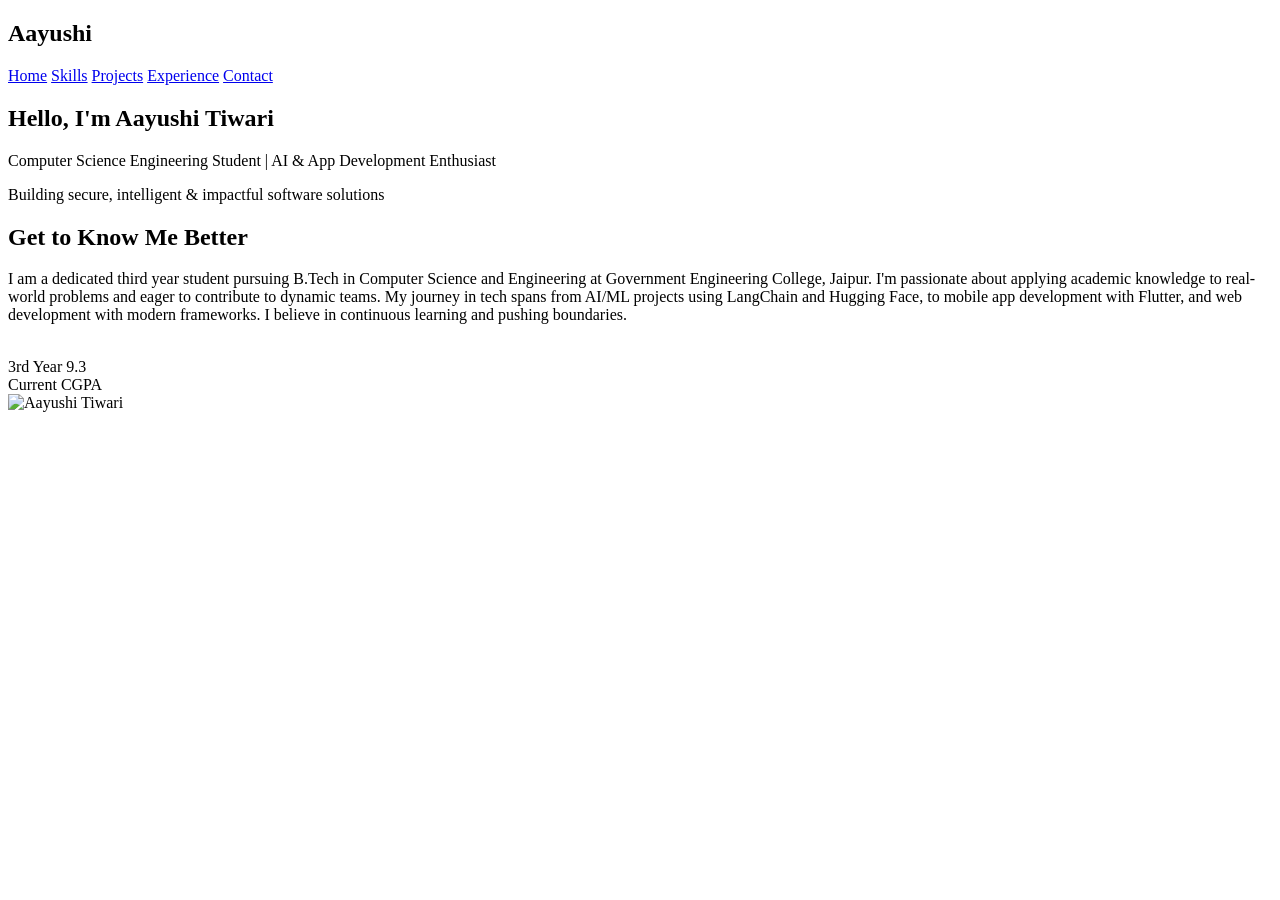
==== index.html @ 25c5109a "Initial portfolio website upload" ====
<!DOCTYPE html>
<html lang="en">
<head>
    <meta charset="UTF-8">
    <meta name="viewport" content="width=device-width, initial-scale=1.0">
    <title>Aayushi Tiwari | Portfolio</title>
    <link rel="stylesheet" href="css/style.css">
</head>
<body class="home-bg">

<header class="navbar">
    <h2 class="logo">Aayushi</h2>
    <nav>
        <a href="index.html">Home</a>
        <a href="skills.html">Skills</a>
        <a href="projects.html">Projects</a>
        <a href="experience.html">Experience</a>
        <a href="contact.html">Contact</a>
    </nav>
</header>

<section class="home">
    <h1>Hello, I'm <span>Aayushi Tiwari</span></h1>
    <p>Computer Science Engineering Student | AI & App Development Enthusiast</p>
    <p class="tagline">Building secure, intelligent & impactful software solutions</p>
    <div class="container-home">
        <div class="content">
            <h1>Get to Know Me Better</h1>
            <p>I am a dedicated third year student pursuing B.Tech in Computer Science and Engineering at Government Engineering College, Jaipur. I'm passionate about applying academic knowledge to real-world problems and eager to contribute to dynamic teams.
My journey in tech spans from AI/ML projects using LangChain and Hugging Face, to mobile app development with Flutter, and web development with modern frameworks. I believe in continuous learning and pushing boundaries. <br></p>
           <br>  <span> 3rd Year 9.3 <br> Current CGPA </span>
             
        </div>
    <div class="img-box">
    <img src="css/assets/photp.jpeg" alt="Aayushi Tiwari">
</div>
    </div>

</section>
 
</body>
</html>
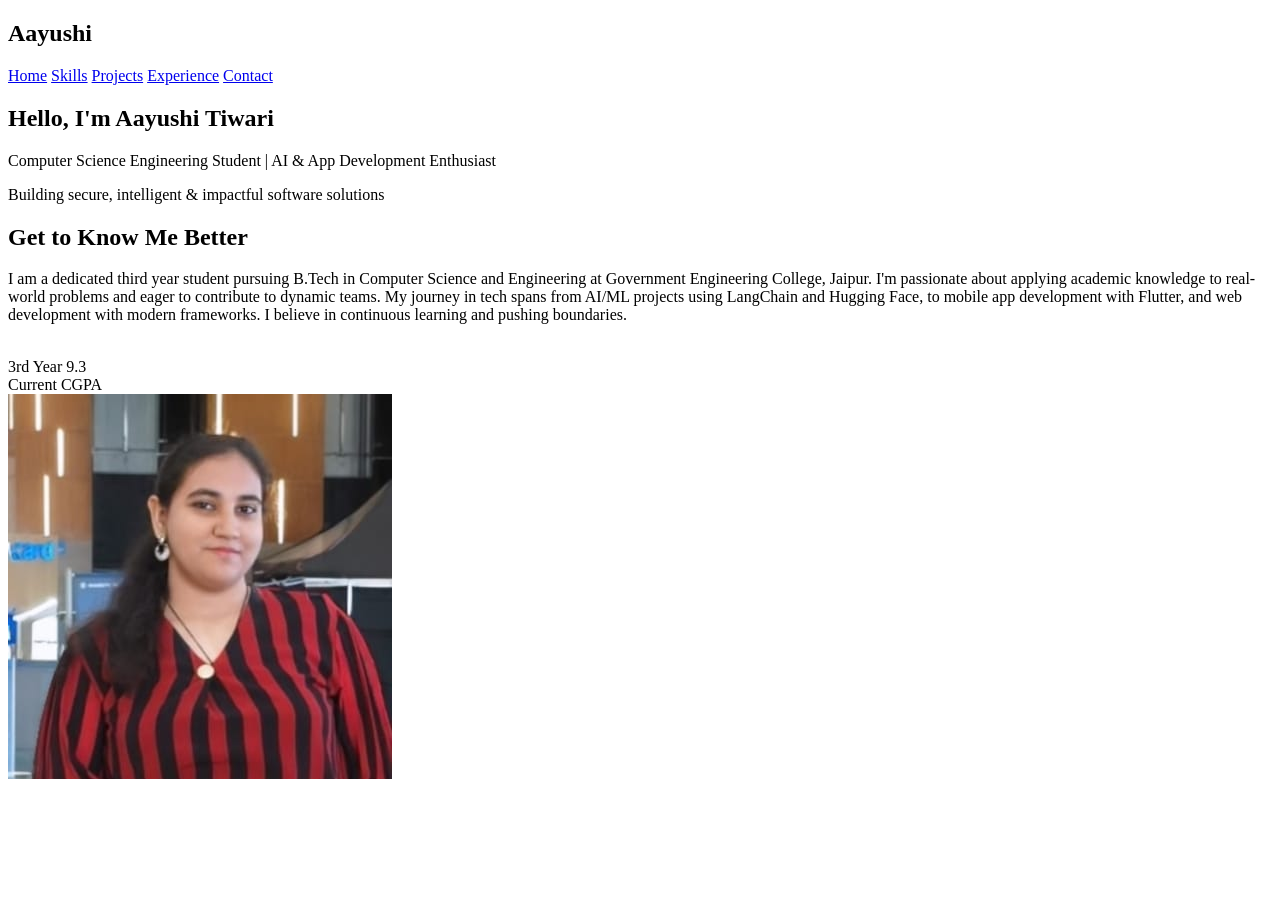
==== commit 055d7d3e: "index.html" ====
--- a/index.html
+++ b/index.html
@@ -32,7 +32,7 @@
              
         </div>
     <div class="img-box">
-    <img src="css/assets/photp.jpeg" alt="Aayushi Tiwari">
+    <img src="photp.jpeg" alt="Aayushi Tiwari">
 </div>
     </div>
 
@@ -40,3 +40,4 @@
  
 </body>
 </html>
+
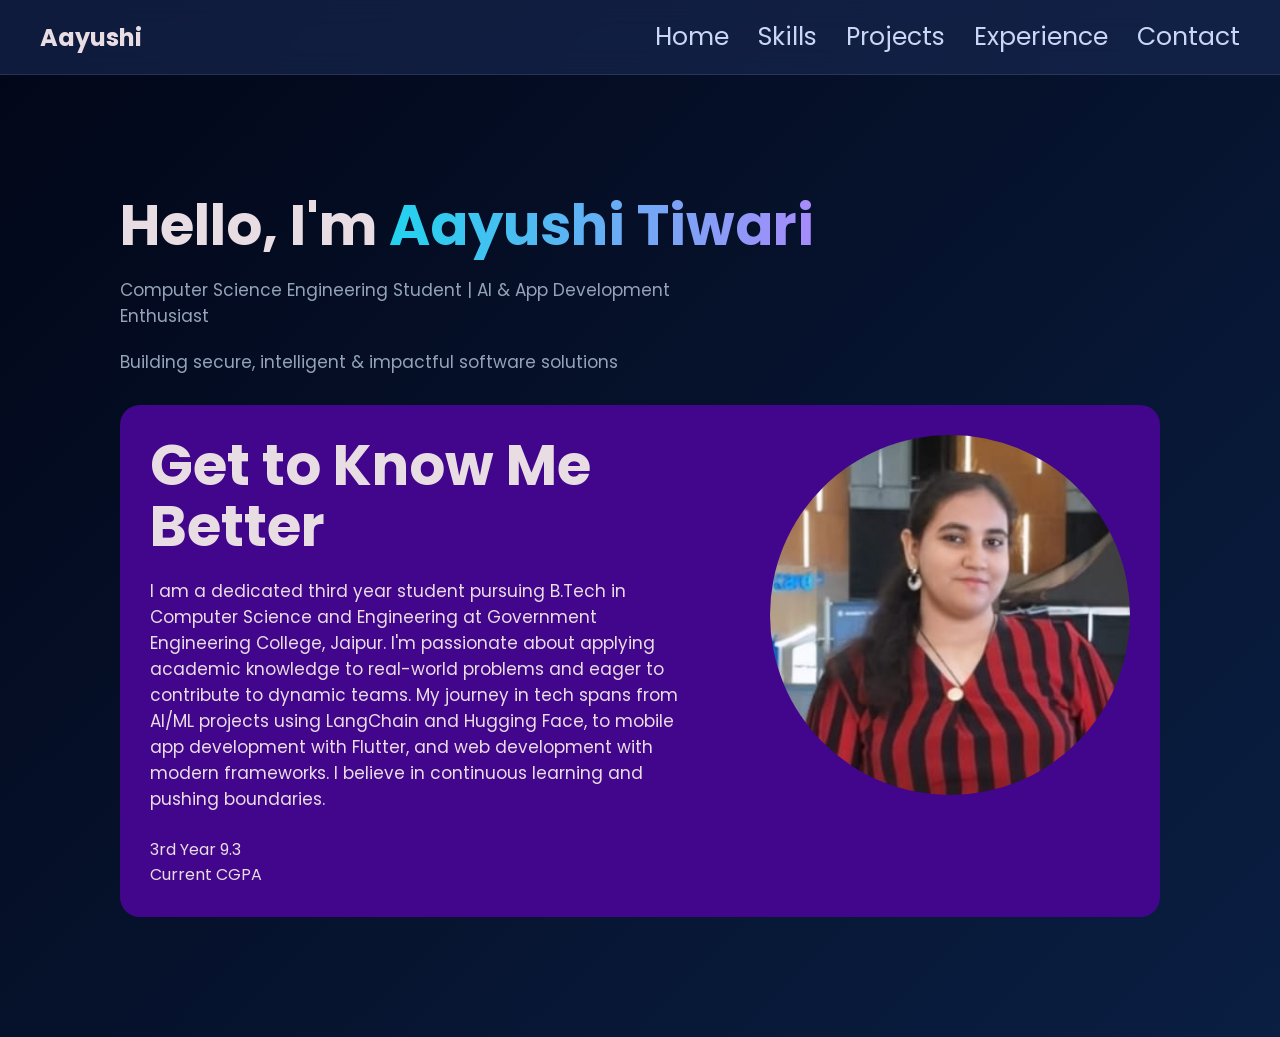
==== commit 9b7d99bb: "Update index.html" ====
--- a/index.html
+++ b/index.html
@@ -4,7 +4,7 @@
     <meta charset="UTF-8">
     <meta name="viewport" content="width=device-width, initial-scale=1.0">
     <title>Aayushi Tiwari | Portfolio</title>
-    <link rel="stylesheet" href="css/style.css">
+    <link rel="stylesheet" href="style.css">
 </head>
 <body class="home-bg">
 
@@ -41,3 +41,4 @@
 </body>
 </html>
 
+
--- a/style.css
+++ b/style.css
@@ -0,0 +1,630 @@
+@import url('https://fonts.googleapis.com/css2?family=Poppins:wght@300;400;500;600;700&display=swap');
+
+* {
+    margin: 0;
+    padding: 0;
+    box-sizing: border-box;
+    font-family: 'Poppins', sans-serif;
+}
+
+body {
+    color: #e9dde4;
+    background: radial-gradient(circle at top, #0f172a, #020617);
+    min-height: 100vh;
+}
+
+
+.navbar {
+    position: sticky;
+    top: 0;
+    z-index: 100;
+    display: flex;
+    justify-content: space-between;
+    align-items: center;
+    padding: 18px 40px;
+    background: rgba(25, 43, 86, 0.6);
+    backdrop-filter: blur(15px);
+    border-bottom: 1px solid rgba(255, 255, 255, 0.1);
+}
+
+.logo {
+    .logo {
+    font-size: 22px;
+    font-weight: 700;
+    background: linear-gradient(90deg, #22d3ee, #a78bfa);
+    background-clip: text;           
+    -webkit-background-clip: text;    
+    color: transparent;
+}
+
+}
+
+
+.navbar nav a {
+    margin-left: 25px;
+    text-decoration: none;
+    color: #cbd5f5;
+    font-size: 25px;
+    position: relative;
+}
+
+.navbar nav a::after {
+    content: "";
+    position: absolute;
+    width: 0;
+    height: 2px;
+    bottom: -5px;
+    left: 0;
+    background: linear-gradient(90deg, #22d3ee, #a791ec);
+    transition: 0.6s;
+}
+
+.navbar nav a:hover::after {
+    width: 100%;
+}
+
+
+
+.home-bg {
+    background: linear-gradient(-45deg, #020617, #12376e, #020617);
+    background-size: 400% 400%;
+    animation: bgMove 10s ease infinite;
+}
+.skills{
+    background: linear-gradient(-50deg,
+    rgb(226, 75, 186),rgb(191, 28, 220),blue);
+}
+.projects{
+    background: linear-gradient(#020617, #12376e);
+    background-size: 200% 200%;
+    animation: bgshift 5s ease infinite;
+}
+
+@keyframes bgMove {
+    0% { background-position: 0% 50%; }
+    50% { background-position: 100% 50%; }
+    100% { background-position: 0% 50%; }
+}
+
+@keyframes bgshift {
+    0% { background-position: 0% 50%; }
+    50% { background-position: 100% 50%; }
+    100% { background-position: 0% 50%; }
+}
+
+.home {
+    max-width: 1100px;
+    margin: auto;
+    padding: 120px 30px;
+    
+}
+
+.home h1 {
+    font-size: 56px;
+    font-weight: 700;
+    line-height: 1.1;
+}
+
+.home h1 span {
+    background: linear-gradient(90deg, #22d3ee, #a78bfa);
+    -webkit-background-clip: text;
+    color: transparent;
+}
+
+.home p {
+    margin-top: 20px;
+    max-width: 600px;
+    color: #94a3b8;
+    font-size: 17px;
+}
+
+
+
+.btn-group {
+    margin-top: 35px;
+}
+
+.btn {
+    display: inline-block;
+    padding: 14px 26px;
+    margin-right: 15px;
+    border-radius: 30px;
+    text-decoration: none;
+    font-size: 14px;
+    font-weight: 500;
+    transition: 0.3s;
+}
+
+.btn-primary {
+    background: linear-gradient(90deg, #22d3ee, #a78bfa);
+    color: #020617;
+}
+
+.btn-outline {
+    border: 1px solid rgba(255, 255, 255, 0.2);
+    color: #e5e7eb;
+    backdrop-filter: blur(10px);
+}
+
+.btn:hover {
+    transform: translateY(-3px);
+}
+/*.container-home{
+    
+    padding: 4px 5px 6px 10px;
+    background-color: #42068c;
+    gap: 10px;
+    margin-top: 20px;
+    outline: auto;
+}*/
+.container-home {
+    display: flex;
+    align-items: flex-start;
+    justify-content: space-between;
+
+    margin-top: 30px;
+    padding: 30px;
+
+    background-color: #42068c;
+    border-radius: 20px;
+
+    width: 100%;
+    max-width: 1100px;
+
+    overflow: hidden;   
+}
+.contact-page {
+    background: radial-gradient(circle at top, #020617, #0f172a);
+    min-height: 100vh;
+}
+.contact-section {
+    padding: 80px 30px;
+}
+
+.contact-container {
+    max-width: 1100px;
+    margin: auto;
+    display: flex;
+    gap: 40px;
+    justify-content: space-between;
+    align-items: flex-start;
+}
+.contact-info {
+    max-width: 45%;
+}
+
+.contact-info h2 {
+    font-size: 28px;
+    margin-bottom: 15px;
+    background: linear-gradient(90deg, #22d3ee, #a78bfa);
+    -webkit-background-clip: text;
+    color: transparent;
+}
+
+.contact-info p {
+    color: #a5a8b6;
+    font-size: 16px;
+    margin-bottom: 20px;
+}
+
+.contact-details p {
+    margin-bottom: 10px;
+    color: #e5e7eb;
+}
+.contact-form {
+    width: 45%;
+    background: rgba(255, 255, 255, 0.06);
+    backdrop-filter: blur(14px);
+    border-radius: 20px;
+    padding: 30px;
+    border: 1px solid rgba(255, 255, 255, 0.12);
+}
+
+.contact-form input,
+.contact-form textarea {
+    width: 100%;
+    padding: 12px 15px;
+    margin-bottom: 15px;
+    border-radius: 12px;
+    border: none;
+    outline: none;
+    background: rgba(255, 255, 255, 0.1);
+    color: #e5e7eb;
+    font-size: 14px;
+}
+
+.contact-form input::placeholder,
+.contact-form textarea::placeholder {
+    color: #94a3b8;
+}
+
+.contact-form button {
+    width: 100%;
+    border: none;
+    cursor: pointer;
+}
+
+
+.content {
+    max-width: 55%;
+}
+
+.content p {
+    font-size: 17px;
+    color: #e9dde4;
+}
+.container-home:hover{
+    transform: translateY(-3px);
+}
+
+.img-box {
+    width: 32vw;
+    height: 32vw;
+
+    max-width: 360px;
+    max-height: 360px;
+
+    border-radius: 50%;
+    overflow: hidden;   
+    
+    background: radial-gradient(circle, #22d3ee, #0ea5e9);
+    flex-shrink: 0;
+    margin-left: auto;
+}
+.img-box img {
+    width: 100%;
+    height: 100%;
+    object-fit: cover;   
+    object-position: center;
+}
+
+
+
+
+.page-title {
+    text-align: center;
+    font-size: 36px;
+    margin: 60px 0 40px;
+    background: linear-gradient(90deg, #fcfcfc, #b9b7c0);
+    border: #22d3ee;
+    outline: auto;
+    -webkit-background-clip: text;
+    color: transparent;
+}
+
+.container1 h1{
+    
+    font-size: 26px;
+    height: 50px;
+    width: 450px;
+    padding: 5px 10px;
+    color: #e0e8ea;
+    margin-left: 100px;
+    outline: auto;
+    margin-bottom: 50px;
+    border-radius: 20px;
+}
+/* ================= SKILLS SLIDER ================= */
+.container2 h1{
+    margin-top: 100px;
+    font-size: 25px;
+    height: 60px;
+    width: 500px;
+    padding: 10px 10px;
+    color: #e0e8ea;
+    margin-left: 100px;
+    outline: auto;
+    margin-bottom: 50px;
+    border-radius: 20px;
+}
+.container3 h1{
+    margin-top: 100px;
+    font-size: 25px;
+    height: 60px;
+    width: 500px;
+    padding: 10px 10px;
+    color: #e0e8ea;
+    margin-left: 100px;
+    outline: auto;
+    margin-bottom: 50px;
+    border-radius: 20px;
+}
+.slider {
+    margin-left: 240px;
+    margin-right: 240px;
+    display: flex;
+    gap: 50px;
+    overflow-x: auto;
+    padding: 35px;
+    height: 380px;
+}
+.slider2 {
+    margin-left: 250px;
+    margin-right: 270px;
+    display: flex;
+    gap: 50px;
+    overflow-x: auto;
+    padding: 35px;
+    height: 380px;
+}
+.slider3 {
+    margin-left: 360px;
+    margin-right: 270px;
+    display: flex;
+    gap: 50px;
+    overflow-x: auto;
+    padding: 35px;
+    height: 380px;
+}
+.slide {
+    min-width: 180px;
+    max-width: 240px;
+    padding: 20px;
+    text-align: center;
+    border-radius: 28px;
+   background: linear-gradient(
+    140deg,
+    rgba(4, 7, 28, 0.941),
+    rgba(26, 4, 91, 0.536),
+    rgba(12, 10, 108, 0.9)
+);
+
+    backdrop-filter: blur(12px);
+    border: 1px solid rgba(255, 255, 255, 0.1);
+    font-weight: 500;
+    font-size: 27px;
+    align-content: center;
+    
+}
+.slide:hover{
+    transform: scale(1.2);
+    z-index: 7px;
+    box-shadow: 0px 10px 20px rgba(252, 255, 255, 0.871);
+
+}
+
+
+
+.card-container {
+    display: flex;
+    flex-wrap: wrap;
+    justify-content: center;
+    gap: 30px;
+    padding-bottom: 60px;
+    flex-wrap: flex;
+    height: 500px;
+    width: 1500px;
+}
+
+.card {
+    width: 400px;
+    height: 300px;
+    perspective: 1000px;
+}
+
+.card-inner {
+    width: 100%;
+    height: 100%;
+    transition: transform 0.7s;
+    transform-style: preserve-3d;
+}
+
+.card:hover .card-inner {
+    transform: rotateY(180deg);
+}
+.card-back{
+    position: absolute;
+    width: 100%;
+    height: 100%;
+    border-radius: 20px;
+    display: flex;
+    flex-direction: column;
+    justify-content: center;   
+    padding: 15px;
+    backface-visibility: hidden;
+    background: rgba(255, 255, 255, 0.08);
+    backdrop-filter: blur(14px);
+    border: 1px solid rgba(255, 255, 255, 0.1);
+}
+.card-back span{
+display: flex;
+color: rgb(40, 23, 124);
+font-size: 22px;
+font-family: 'Franklin Gothic Medium', 'Arial Narrow', Arial, sans-serif;
+margin-top: 40px;
+}
+.card-back p{
+    color: #444958;
+}
+.card-front{
+    position: absolute;
+    width: 100%;
+    height: 100%;
+    border-radius: 20px;
+    display: flex;
+    font-size: 35px;
+    justify-content: center;
+    align-items: center;
+    align-content: center;
+    padding: 15px;
+    backface-visibility: hidden;
+    background: radial-gradient(circle at top left, rgba(92, 26, 235, 0.826),rgba(0, 0, 0, 0.475) );
+    backdrop-filter: blur(6px);
+    border: 1px solid rgba(255, 255, 255, 0.1);
+}
+
+.card-back {
+    transform: rotateY(180deg);
+    background: linear-gradient(135deg, #22d3ee, #a78bfa);
+    color: #020617;
+}
+
+/* ================= EXPERIENCE / CONTACT ================= */
+
+.achievements-section {
+    max-width: 1000px;
+    margin: 80px auto;
+    padding: 0 30px;
+}
+.section-heading {
+    display: flex;
+    align-items: center;
+    gap: 12px;
+    font-size: 32px;
+    margin-bottom: 40px;
+    background: linear-gradient(90deg, #22d3ee, #a78bfa);
+    -webkit-background-clip: text;
+    color: transparent;
+}
+
+.icon-badge {
+    background: linear-gradient(135deg, #22d3ee, #a78bfa);
+    color: #020617;
+    padding: 8px 12px;
+    border-radius: 14px;
+    font-size: 18px;
+}
+.achievement-card {
+    display: flex;
+    justify-content: space-between;
+    align-items: center;
+
+    background: rgba(255, 255, 255, 0.06);
+    backdrop-filter: blur(14px);
+    border-radius: 18px;
+    padding: 22px 26px;
+    margin-bottom: 25px;
+
+    border: 1px solid rgba(255, 255, 255, 0.12);
+    transition: 0.3s ease;
+}
+
+.achievement-card:hover {
+    transform: translateY(-6px);
+    box-shadow: 0 10px 30px rgba(34, 211, 238, 0.25);
+}
+.achievement-left {
+    display: flex;
+    align-items: flex-start;
+    gap: 16px;
+}
+
+.achievement-icon {
+    font-size: 28px;
+    margin-top: 4px;
+}
+
+.achievement-left h3 {
+    font-size: 20px;
+    margin-bottom: 6px;
+    color: #e5e7eb;
+}
+
+.achievement-left p {
+    color: #94a3b8;
+    font-size: 15px;
+    max-width: 600px;
+}
+.achievement-tag {
+    padding: 6px 14px;
+    border-radius: 999px;
+    font-size: 13px;
+    font-weight: 500;
+    white-space: nowrap;
+}
+
+.tag-blue {
+    background: linear-gradient(90deg, #22d3ee, #38bdf8);
+    color: #020617;
+}
+
+.tag-purple {
+    background: linear-gradient(90deg, #a78bfa, #c084fc);
+    color: #020617;
+}
+
+.tag-green {
+    background: linear-gradient(90deg, #34d399, #22c55e);
+    color: #020617;
+}
+
+.experience,
+.contact {
+    max-width: 900px;
+    margin: auto;
+    padding: 0 30px 60px;
+}
+
+.experience h2 {
+    margin-top: 25px;
+    font-weight: 600;
+}
+
+.experience p,
+.contact p {
+    color: #94a3b8;
+    margin-top: 8px;
+}
+
+/* ================= RESPONSIVE ================= */
+@media (max-width: 768px) {
+
+    /* ---------- HERO SECTION ---------- */
+    .container-home {
+        flex-direction: column;
+        align-items: center;
+        text-align: center;
+        padding: 20px;
+    }
+
+    .content {
+        max-width: 100%;
+    }
+
+    .img-box {
+        width: 60vw;
+        height: 60vw;
+        max-width: 280px;
+        max-height: 280px;
+        margin-top: 30px;
+        margin-left: 0;
+    }
+
+    /* ---------- SKILLS SLIDER ---------- */
+    .slider,
+    .slider2,
+    .slider3 {
+        margin-left: 20px;
+        margin-right: 20px;
+        gap: 20px;
+        height: auto;
+    }
+
+    .slide {
+        font-size: 20px;
+        min-width: 160px;
+    }
+
+    /* ---------- PROJECT CARDS ---------- */
+    .card-container {
+        width: 100%;
+        padding: 20px;
+    }
+
+    .card {
+        width: 100%;
+        max-width: 320px;
+        height: 260px;
+    }
+
+    /* ---------- CONTACT PAGE ---------- */
+    .contact-container {
+        flex-direction: column;
+        gap: 30px;
+    }
+
+    .contact-info,
+    .contact-form {
+        width: 100%;
+    }
+}
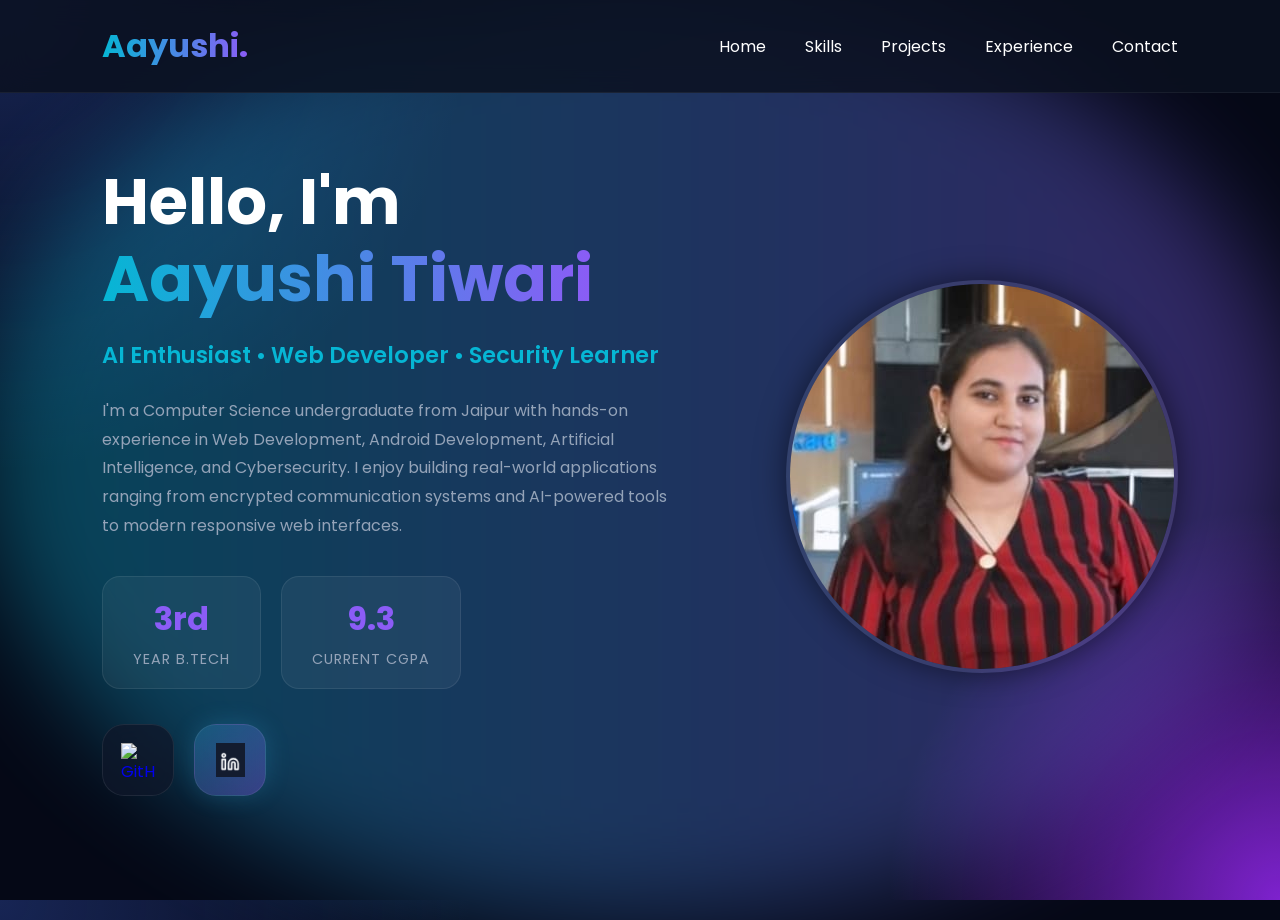
==== commit a4b8a2a6: "Aayushi Portfolio" ====
--- a/index.html
+++ b/index.html
@@ -1,44 +1,591 @@
-<!DOCTYPE html>
-<html lang="en">
-<head>
-    <meta charset="UTF-8">
-    <meta name="viewport" content="width=device-width, initial-scale=1.0">
-    <title>Aayushi Tiwari | Portfolio</title>
-    <link rel="stylesheet" href="style.css">
-</head>
-<body class="home-bg">
-
-<header class="navbar">
-    <h2 class="logo">Aayushi</h2>
-    <nav>
-        <a href="index.html">Home</a>
-        <a href="skills.html">Skills</a>
-        <a href="projects.html">Projects</a>
-        <a href="experience.html">Experience</a>
-        <a href="contact.html">Contact</a>
-    </nav>
-</header>
-
-<section class="home">
-    <h1>Hello, I'm <span>Aayushi Tiwari</span></h1>
-    <p>Computer Science Engineering Student | AI & App Development Enthusiast</p>
-    <p class="tagline">Building secure, intelligent & impactful software solutions</p>
-    <div class="container-home">
-        <div class="content">
-            <h1>Get to Know Me Better</h1>
-            <p>I am a dedicated third year student pursuing B.Tech in Computer Science and Engineering at Government Engineering College, Jaipur. I'm passionate about applying academic knowledge to real-world problems and eager to contribute to dynamic teams.
-My journey in tech spans from AI/ML projects using LangChain and Hugging Face, to mobile app development with Flutter, and web development with modern frameworks. I believe in continuous learning and pushing boundaries. <br></p>
-           <br>  <span> 3rd Year 9.3 <br> Current CGPA </span>
-             
-        </div>
-    <div class="img-box">
-    <img src="photp.jpeg" alt="Aayushi Tiwari">
-</div>
-    </div>
-
-</section>
- 
-</body>
-</html>
-
-
+<!DOCTYPE html>
+<html lang="en">
+<head>
+<meta charset="UTF-8">
+<meta name="viewport" content="width=device-width, initial-scale=1.0">
+
+<title>Aayushi Tiwari | Professional Portfolio</title>
+
+<link href="https://fonts.googleapis.com/css2?family=Poppins:wght@300;400;500;600;700&display=swap" rel="stylesheet">
+
+<style>
+
+/*
+   GLOBAL CSS
+*/
+
+*{
+    margin:0;
+    padding:0;
+    box-sizing:border-box;
+    font-family:'Poppins',sans-serif;
+}
+
+:root{
+
+    --bg-color:#050816;
+
+    --text-main:#f8fafc;
+
+    --text-muted:#94a3b8;
+
+    --glass-bg:rgba(255,255,255,0.05);
+
+    --glass-border:rgba(255,255,255,0.08);
+
+    --accent-gradient:
+    linear-gradient(
+    90deg,
+    #06b6d4,
+    #8b5cf6);
+}
+
+body{
+
+    background:
+    radial-gradient(circle at top left,#172554 0%,transparent 30%),
+    radial-gradient(circle at bottom right,#7e22ce 0%,transparent 25%),
+    #050816;
+
+    color:white;
+
+    overflow-x:hidden;
+}
+
+/*
+   NAVBAR
+*/
+
+.navbar{
+
+    position:fixed;
+
+    top:0;
+    left:0;
+
+    width:100%;
+
+    padding:22px 8%;
+
+    display:flex;
+
+    justify-content:space-between;
+
+    align-items:center;
+
+    background:rgba(11,17,32,0.85);
+
+    backdrop-filter:blur(14px);
+
+    border-bottom:1px solid rgba(255,255,255,0.06);
+
+    z-index:1000;
+}
+
+.logo{
+
+    font-size:2rem;
+
+    font-weight:700;
+
+    background:var(--accent-gradient);
+
+    -webkit-background-clip:text;
+
+    -webkit-text-fill-color:transparent;
+}
+
+nav a{
+
+    color:white;
+
+    text-decoration:none;
+
+    margin-left:35px;
+
+    font-size:1rem;
+
+    position:relative;
+
+    transition:0.3s ease;
+}
+
+nav a:hover{
+
+    color:#06b6d4;
+}
+
+nav a::after{
+
+    content:'';
+
+    position:absolute;
+
+    left:0;
+
+    bottom:-6px;
+
+    width:0;
+
+    height:2px;
+
+    background:var(--accent-gradient);
+
+    transition:0.3s ease;
+}
+
+nav a:hover::after{
+
+    width:100%;
+}
+
+/*
+   HERO SECTION
+*/
+
+.home{
+
+    min-height:100vh;
+
+    display:flex;
+
+    align-items:center;
+
+    justify-content:center;
+
+    gap:100px;
+
+    padding:140px 8% 80px;
+
+    flex-wrap:wrap;
+}
+
+/* 
+   LEFT CONTENT
+ */
+
+.home-content{
+
+    flex:1;
+
+    max-width:650px;
+}
+
+.home-content h1{
+
+    font-size:4rem;
+
+    line-height:1.2;
+
+    margin-bottom:20px;
+}
+
+.home-content h1 span{
+
+    background:var(--accent-gradient);
+
+    -webkit-background-clip:text;
+
+    -webkit-text-fill-color:transparent;
+}
+
+.role{
+
+    font-size:1.4rem;
+
+    color:#06b6d4;
+
+    margin-bottom:25px;
+
+    font-weight:600;
+}
+
+.description{
+
+    color:var(--text-muted);
+
+    font-size:1rem;
+
+    line-height:1.8;
+
+    margin-bottom:35px;
+}
+
+/* 
+   STATS
+*/
+
+.stats-container{
+
+    display:flex;
+
+    gap:20px;
+
+    margin-bottom:35px;
+}
+
+.stat-badge{
+
+    background:rgba(255,255,255,0.05);
+
+    border:1px solid rgba(255,255,255,0.08);
+
+    padding:18px 30px;
+
+    border-radius:18px;
+
+    text-align:center;
+
+    transition:0.3s ease;
+}
+
+.stat-badge:hover{
+
+    transform:translateY(-6px);
+
+    border-color:#8b5cf6;
+}
+
+.stat-value{
+
+    font-size:2rem;
+
+    font-weight:700;
+
+    color:#8b5cf6;
+}
+
+.stat-label{
+
+    color:#94a3b8;
+
+    font-size:0.9rem;
+
+    margin-top:6px;
+
+    letter-spacing:1px;
+}
+
+
+
+
+.social-links{
+
+    display:flex;
+
+    gap:20px;
+}
+
+.social-btn{
+
+    width:72px;
+
+    height:72px;
+
+    border-radius:22px;
+
+    display:flex;
+
+    align-items:center;
+
+    justify-content:center;
+
+    background:rgba(15,23,42,0.75);
+
+    border:1px solid rgba(255,255,255,0.08);
+
+    backdrop-filter:blur(12px);
+
+    transition:0.4s ease;
+
+    overflow:hidden;
+}
+
+.social-btn img{
+
+    width:34px;
+
+    height:34px;
+
+    object-fit:contain;
+
+    transition:0.3s ease;
+}
+
+.active-social{
+
+    background:linear-gradient(
+    135deg,
+    rgba(56,189,248,0.25),
+    rgba(139,92,246,0.35));
+
+    box-shadow:
+    0 0 25px rgba(56,189,248,0.2);
+}
+
+.social-btn:hover{
+
+    transform:translateY(-8px) scale(1.05);
+
+    background:linear-gradient(
+    135deg,
+    #38bdf8,
+    #8b5cf6);
+
+    box-shadow:
+    0 0 25px rgba(139,92,246,0.35);
+}
+
+.social-btn:hover img{
+
+    transform:scale(1.1);
+}
+
+#IMAGE SECTION
+
+.img-box{
+
+    position:relative;
+
+    width:340px;
+
+    height:340px;
+
+    flex-shrink:0;
+
+    animation:float 6s ease-in-out infinite;
+}
+
+.img-box::before{
+
+    content:'';
+
+    position:absolute;
+
+    inset:-20px;
+
+    background:var(--accent-gradient);
+
+    border-radius:50%;
+
+    filter:blur(50px);
+
+    opacity:0.35;
+
+    z-index:-1;
+}
+
+.img-box img{
+
+    width:100%;
+
+    height:100%;
+
+    object-fit:cover;
+
+    border-radius:50%;
+
+    border:4px solid rgba(255,255,255,0.08);
+
+    box-shadow:
+    0 0 30px rgba(0,0,0,0.5);
+}
+
+
+
+@keyframes float{
+
+    0%{
+        transform:translateY(0px);
+    }
+
+    50%{
+        transform:translateY(-18px);
+    }
+
+    100%{
+        transform:translateY(0px);
+    }
+}
+
+
+
+@media(max-width:991px){
+
+    .navbar{
+
+        flex-direction:column;
+
+        gap:15px;
+
+        padding:18px 5%;
+    }
+
+    nav a{
+
+        margin:0 10px;
+    }
+
+    .home{
+
+        flex-direction:column-reverse;
+
+        text-align:center;
+
+        gap:60px;
+
+        padding-top:180px;
+    }
+
+    .stats-container{
+
+        justify-content:center;
+    }
+
+    .social-links{
+
+        justify-content:center;
+    }
+
+    .home-content h1{
+
+        font-size:3rem;
+    }
+
+    .img-box{
+
+        width:280px;
+
+        height:280px;
+    }
+}
+
+</style>
+</head>
+
+<body>
+
+<!-- 
+     NAVBAR
+ -->
+
+<header class="navbar">
+
+    <h2 class="logo">Aayushi.</h2>
+
+    <nav>
+
+        <a href="index.html">Home</a>
+
+        <a href="skills.html">Skills</a>
+
+        <a href="projects.html">Projects</a>
+
+        <a href="experience.html">Experience</a>
+
+        <a href="contact.html">Contact</a>
+
+    </nav>
+
+</header>
+
+<!-- 
+     HERO SECTION
+-->
+
+<section class="home">
+
+    <!-- LEFT SIDE -->
+
+    <div class="home-content">
+
+        <h1>
+            Hello, I'm <br>
+            <span>Aayushi Tiwari</span>
+        </h1>
+
+        <div class="role">
+            AI Enthusiast • Web Developer • Security Learner
+        </div>
+
+        <p class="description">
+
+            I'm a Computer Science undergraduate from Jaipur with
+            hands-on experience in Web Development, Android Development,
+            Artificial Intelligence, and Cybersecurity.
+
+            I enjoy building real-world applications ranging from
+            encrypted communication systems and AI-powered tools
+            to modern responsive web interfaces.
+
+        </p>
+
+        
+
+        <div class="stats-container">
+
+            <div class="stat-badge">
+
+                <div class="stat-value">3rd</div>
+
+                <div class="stat-label">
+                    YEAR B.TECH
+                </div>
+
+            </div>
+
+            <div class="stat-badge">
+
+                <div class="stat-value">9.3</div>
+
+                <div class="stat-label">
+                    CURRENT CGPA
+                </div>
+
+            </div>
+
+        </div>
+
+        <!-- SOCIAL LINKS -->
+
+        <div class="social-links">
+
+            
+
+            <a href="https://github.com/Aayu4473"
+               target="_blank"
+               class="social-btn">
+
+                <img src="images/github.png"
+                alt="GitHub">
+
+            </a>
+
+           
+
+            <a href="https://www.linkedin.com/in/aayushi-tiwari-tech"
+               target="_blank"
+               class="social-btn active-social">
+
+                <img src="images/linkedin.png"
+                alt="LinkedIn">
+
+            </a>
+
+        </div>
+
+    </div>
+
+    
+
+    <div class="img-box">
+
+        <img src="css/assets/photp.jpeg"
+        alt="Aayushi Tiwari">
+
+    </div>
+
+</section>
+
+</body>
+</html>
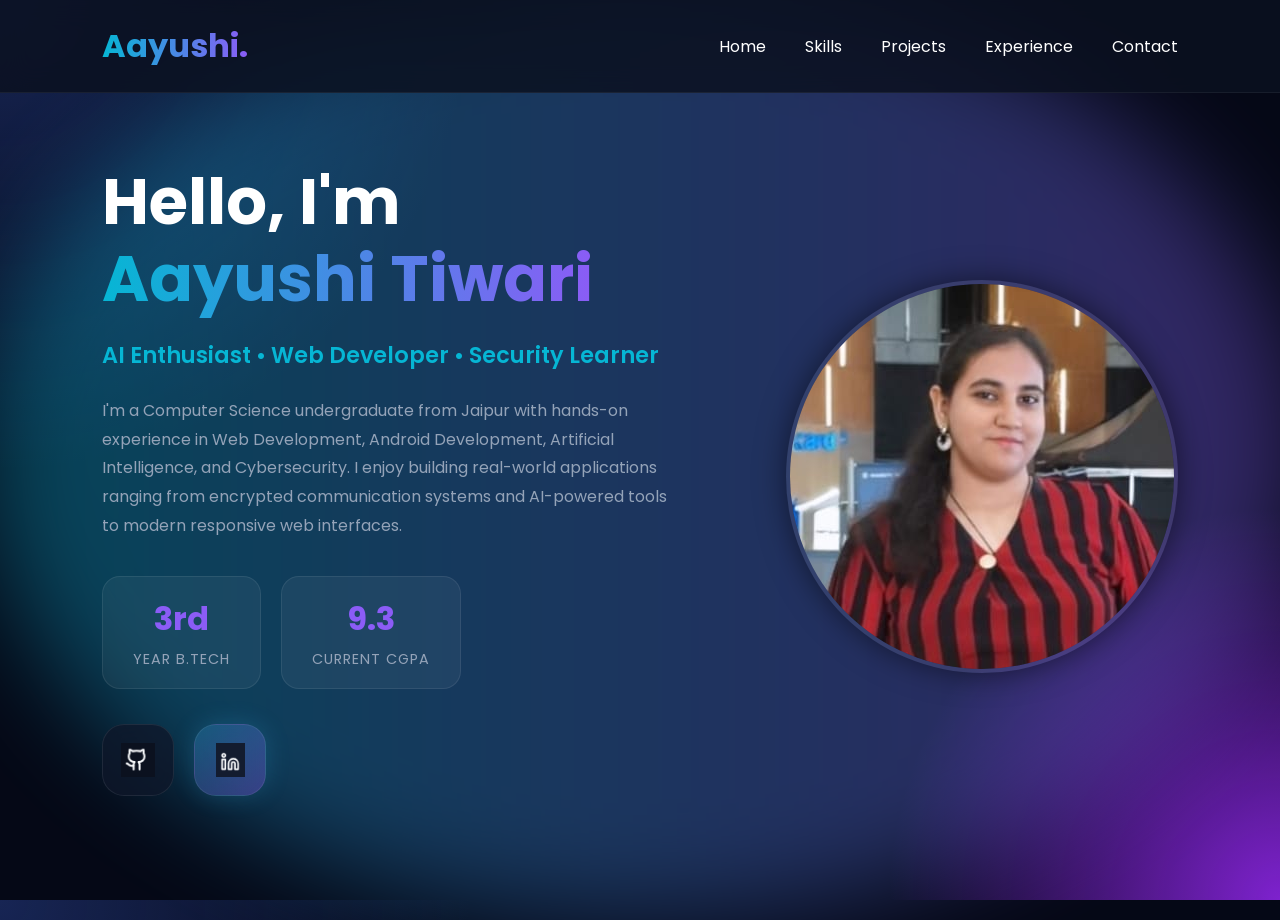
==== commit 6e4b80a1: "Aayushi Portfolio" ====
--- a/index.html
+++ b/index.html
@@ -556,7 +556,7 @@
                target="_blank"
                class="social-btn">
 
-                <img src="images/github.png"
+                <img src="assets/Github.png"
                 alt="GitHub">
 
             </a>
@@ -567,7 +567,7 @@
                target="_blank"
                class="social-btn active-social">
 
-                <img src="images/linkedin.png"
+                <img src="assets/linkedin.png"
                 alt="LinkedIn">
 
             </a>
@@ -580,7 +580,7 @@
 
     <div class="img-box">
 
-        <img src="css/assets/photp.jpeg"
+        <img src="assets/photp.jpeg"
         alt="Aayushi Tiwari">
 
     </div>
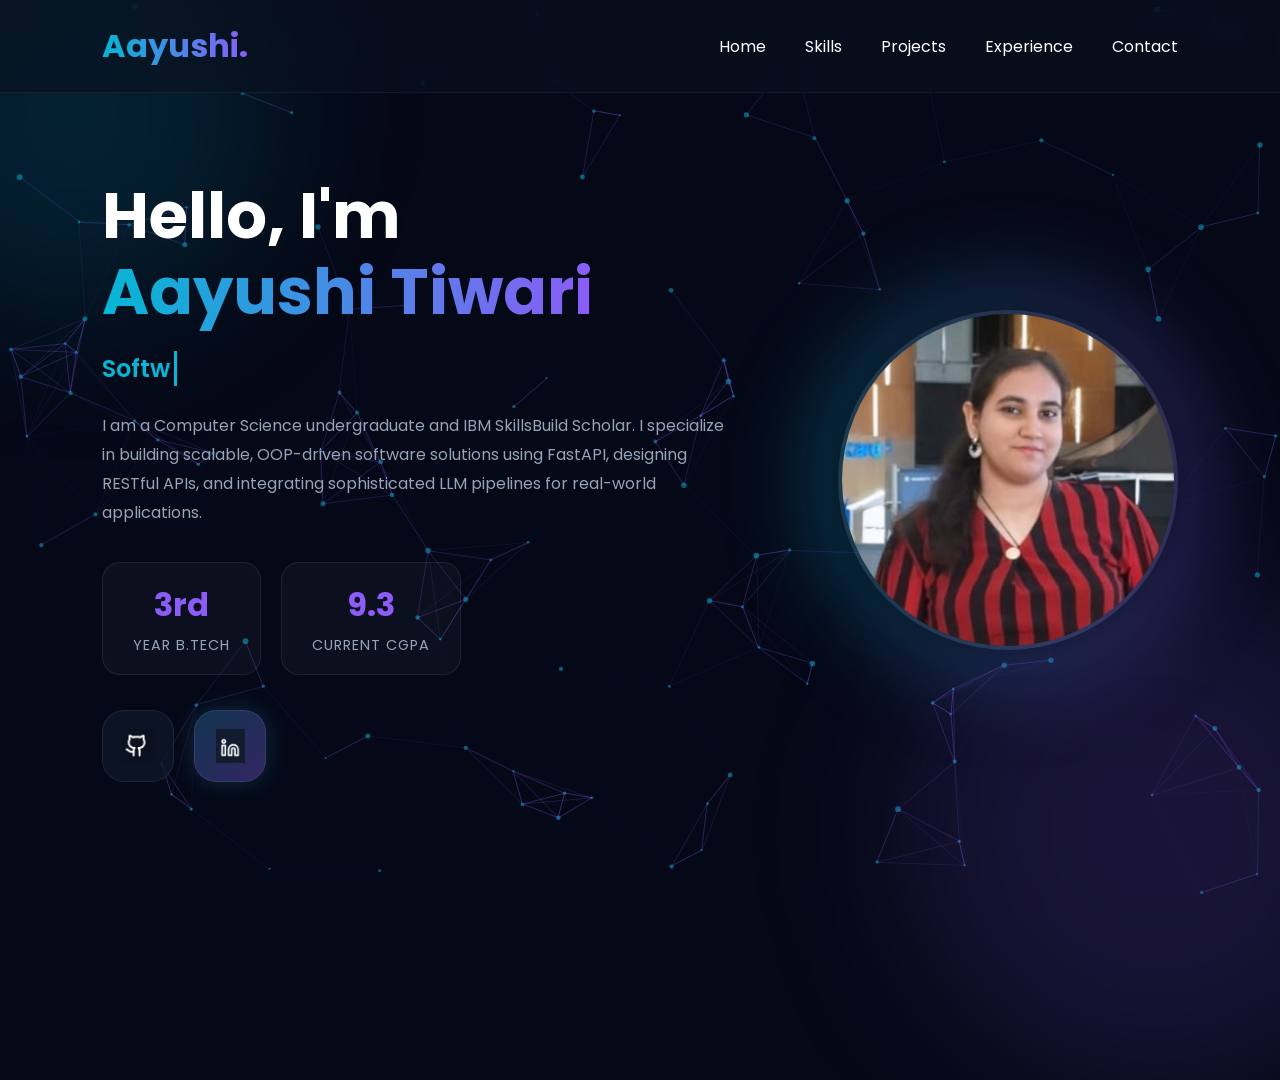
==== commit 02498f43: "integrated canvas ui and updated portfolio" ====
--- a/index.html
+++ b/index.html
@@ -3,17 +3,22 @@
 <head>
 <meta charset="UTF-8">
 <meta name="viewport" content="width=device-width, initial-scale=1.0">
-
 <title>Aayushi Tiwari | Professional Portfolio</title>
-
 <link href="https://fonts.googleapis.com/css2?family=Poppins:wght@300;400;500;600;700&display=swap" rel="stylesheet">
 
 <style>
 
-/*
-   GLOBAL CSS
-*/
-
+    /* NEURAL NETWORK CANVAS */
+#neural-canvas {
+    position: fixed;
+    top: 0;
+    left: 0;
+    width: 100vw;
+    height: 100vh;
+    z-index: -2; /* Keeps it behind your text and glass cards */
+    pointer-events: none; /* Lets you click through it */
+}
+/* GLOBAL CSS */
 *{
     margin:0;
     padding:0;
@@ -22,570 +27,445 @@
 }
 
 :root{
-
     --bg-color:#050816;
-
     --text-main:#f8fafc;
-
     --text-muted:#94a3b8;
-
-    --glass-bg:rgba(255,255,255,0.05);
-
-    --glass-border:rgba(255,255,255,0.08);
-
-    --accent-gradient:
-    linear-gradient(
-    90deg,
-    #06b6d4,
-    #8b5cf6);
+    --accent-gradient: linear-gradient(90deg, #06b6d4, #8b5cf6);
 }
 
 body{
-
-    background:
-    radial-gradient(circle at top left,#172554 0%,transparent 30%),
-    radial-gradient(circle at bottom right,#7e22ce 0%,transparent 25%),
-    #050816;
-
+    background-color: var(--bg-color);
     color:white;
-
     overflow-x:hidden;
-}
-
-/*
-   NAVBAR
-*/
-
+    position: relative;
+}
+
+/* AMBIENT BACKGROUND ORBS */
+.ambient-orb {
+    position: absolute;
+    border-radius: 50%;
+    filter: blur(80px);
+    z-index: -1;
+    animation: drift 10s infinite alternate ease-in-out;
+}
+.orb-1 {
+    width: 400px; height: 400px;
+    background: rgba(6, 182, 212, 0.15);
+    top: -10%; left: -10%;
+}
+.orb-2 {
+    width: 500px; height: 500px;
+    background: rgba(139, 92, 246, 0.15);
+    bottom: -20%; right: -10%;
+    animation-delay: -5s;
+}
+
+@keyframes drift {
+    0% { transform: translate(0, 0); }
+    100% { transform: translate(30px, 50px); }
+}
+
+/* NAVBAR */
 .navbar{
-
     position:fixed;
-
-    top:0;
-    left:0;
-
-    width:100%;
-
+    top:0; left:0; width:100%;
     padding:22px 8%;
-
     display:flex;
-
     justify-content:space-between;
-
     align-items:center;
-
-    background:rgba(11,17,32,0.85);
-
-    backdrop-filter:blur(14px);
-
-    border-bottom:1px solid rgba(255,255,255,0.06);
-
+    background:rgba(11,17,32,0.6);
+    backdrop-filter:blur(16px);
+    border-bottom:1px solid rgba(255,255,255,0.05);
     z-index:1000;
 }
 
 .logo{
-
-    font-size:2rem;
-
-    font-weight:700;
-
+    font-size:2rem; font-weight:700;
     background:var(--accent-gradient);
-
     -webkit-background-clip:text;
-
     -webkit-text-fill-color:transparent;
 }
 
 nav a{
-
-    color:white;
-
-    text-decoration:none;
-
-    margin-left:35px;
-
-    font-size:1rem;
-
-    position:relative;
-
-    transition:0.3s ease;
-}
-
-nav a:hover{
-
-    color:#06b6d4;
-}
-
+    color:white; text-decoration:none; margin-left:35px;
+    font-size:1rem; position:relative; transition:0.3s ease;
+}
+
+nav a:hover{ color:#06b6d4; }
 nav a::after{
-
-    content:'';
-
-    position:absolute;
-
-    left:0;
-
-    bottom:-6px;
-
-    width:0;
-
-    height:2px;
-
+    content:''; position:absolute; left:0; bottom:-6px;
+    width:0; height:2px;
+    background:var(--accent-gradient); transition:0.3s ease;
+}
+nav a:hover::after{ width:100%; }
+
+/* HERO SECTION */
+.home{
+    min-height:100vh;
+    display:flex;
+    align-items:center; justify-content:center;
+    gap:100px;
+    padding:140px 8% 80px;
+    flex-wrap:wrap;
+    position: relative;
+}
+
+/* ENTRY ANIMATIONS */
+.fade-up {
+    opacity: 0;
+    transform: translateY(30px);
+    animation: slideUp 0.8s ease forwards;
+}
+
+.delay-1 { animation-delay: 0.2s; }
+.delay-2 { animation-delay: 0.4s; }
+.delay-3 { animation-delay: 0.6s; }
+.delay-4 { animation-delay: 0.8s; }
+
+@keyframes slideUp {
+    to { opacity: 1; transform: translateY(0); }
+}
+
+/* LEFT CONTENT */
+.home-content{ flex:1; max-width:650px; }
+
+.home-content h1{
+    font-size:4rem; line-height:1.2; margin-bottom:20px;
+}
+
+.home-content h1 span{
     background:var(--accent-gradient);
-
-    transition:0.3s ease;
-}
-
-nav a:hover::after{
-
-    width:100%;
-}
-
-/*
-   HERO SECTION
-*/
-
-.home{
-
-    min-height:100vh;
-
-    display:flex;
-
-    align-items:center;
-
-    justify-content:center;
-
-    gap:100px;
-
-    padding:140px 8% 80px;
-
-    flex-wrap:wrap;
-}
-
-/* 
-   LEFT CONTENT
- */
-
-.home-content{
-
-    flex:1;
-
-    max-width:650px;
-}
-
-.home-content h1{
-
-    font-size:4rem;
-
-    line-height:1.2;
-
-    margin-bottom:20px;
-}
-
-.home-content h1 span{
-
-    background:var(--accent-gradient);
-
     -webkit-background-clip:text;
-
     -webkit-text-fill-color:transparent;
 }
 
 .role{
-
-    font-size:1.4rem;
-
-    color:#06b6d4;
-
-    margin-bottom:25px;
-
-    font-weight:600;
-}
+    font-size:1.5rem; color:#06b6d4; margin-bottom:25px;
+    font-weight:600; min-height: 36px;
+}
+
+/* TYPING CURSOR */
+.cursor {
+    display: inline-block;
+    width: 3px;
+    background-color: #06b6d4;
+    margin-left: 4px;
+    animation: blink 1s infinite;
+}
+@keyframes blink { 50% { opacity: 0; } }
 
 .description{
-
-    color:var(--text-muted);
-
-    font-size:1rem;
-
-    line-height:1.8;
-
-    margin-bottom:35px;
-}
-
-/* 
-   STATS
-*/
-
-.stats-container{
-
-    display:flex;
-
-    gap:20px;
-
-    margin-bottom:35px;
-}
+    color:var(--text-muted); font-size:1rem;
+    line-height:1.8; margin-bottom:35px;
+}
+
+/* STATS */
+.stats-container{ display:flex; gap:20px; margin-bottom:35px; }
 
 .stat-badge{
-
-    background:rgba(255,255,255,0.05);
-
+    background:rgba(255,255,255,0.03);
     border:1px solid rgba(255,255,255,0.08);
-
-    padding:18px 30px;
-
-    border-radius:18px;
-
-    text-align:center;
-
-    transition:0.3s ease;
+    padding:18px 30px; border-radius:18px;
+    text-align:center; transition:0.3s ease;
+    backdrop-filter: blur(10px);
 }
 
 .stat-badge:hover{
-
     transform:translateY(-6px);
-
     border-color:#8b5cf6;
-}
-
-.stat-value{
-
-    font-size:2rem;
-
-    font-weight:700;
-
-    color:#8b5cf6;
-}
-
-.stat-label{
-
-    color:#94a3b8;
-
-    font-size:0.9rem;
-
-    margin-top:6px;
-
-    letter-spacing:1px;
-}
-
-
-
-
-.social-links{
-
-    display:flex;
-
-    gap:20px;
-}
+    box-shadow: 0 10px 20px rgba(139, 92, 246, 0.1);
+}
+
+.stat-value{ font-size:2rem; font-weight:700; color:#8b5cf6; }
+.stat-label{ color:#94a3b8; font-size:0.9rem; margin-top:6px; letter-spacing:1px; }
+
+/* SOCIAL LINKS */
+.social-links{ display:flex; gap:20px; }
 
 .social-btn{
-
-    width:72px;
-
-    height:72px;
-
-    border-radius:22px;
-
-    display:flex;
-
-    align-items:center;
-
-    justify-content:center;
-
+    width:72px; height:72px; border-radius:22px;
+    display:flex; align-items:center; justify-content:center;
     background:rgba(15,23,42,0.75);
-
     border:1px solid rgba(255,255,255,0.08);
-
     backdrop-filter:blur(12px);
-
-    transition:0.4s ease;
-
-    overflow:hidden;
-}
-
-.social-btn img{
-
-    width:34px;
-
-    height:34px;
-
-    object-fit:contain;
-
-    transition:0.3s ease;
-}
+    transition:0.4s ease; overflow:hidden;
+}
+
+.social-btn img{ width:34px; height:34px; object-fit:contain; transition:0.3s ease; }
 
 .active-social{
-
-    background:linear-gradient(
-    135deg,
-    rgba(56,189,248,0.25),
-    rgba(139,92,246,0.35));
-
-    box-shadow:
-    0 0 25px rgba(56,189,248,0.2);
+    background:linear-gradient(135deg, rgba(56,189,248,0.25), rgba(139,92,246,0.35));
+    box-shadow: 0 0 25px rgba(56,189,248,0.2);
 }
 
 .social-btn:hover{
-
     transform:translateY(-8px) scale(1.05);
-
-    background:linear-gradient(
-    135deg,
-    #38bdf8,
-    #8b5cf6);
-
-    box-shadow:
-    0 0 25px rgba(139,92,246,0.35);
-}
-
-.social-btn:hover img{
-
-    transform:scale(1.1);
-}
-
-#IMAGE SECTION
-
+    background:linear-gradient(135deg, #38bdf8, #8b5cf6);
+    box-shadow: 0 0 25px rgba(139,92,246,0.35);
+}
+.social-btn:hover img{ transform:scale(1.1); filter: brightness(0) invert(1); }
+
+/* IMAGE SECTION */
 .img-box{
-
-    position:relative;
-
-    width:340px;
-
-    height:340px;
-
-    flex-shrink:0;
-
-    animation:float 6s ease-in-out infinite;
+    position:relative; width:340px; height:340px;
+    flex-shrink:0; 
+    transition: transform 0.1s ease-out;
 }
 
 .img-box::before{
-
-    content:'';
-
-    position:absolute;
-
-    inset:-20px;
-
-    background:var(--accent-gradient);
-
-    border-radius:50%;
-
-    filter:blur(50px);
-
-    opacity:0.35;
-
-    z-index:-1;
+    content:''; position:absolute; inset:-20px;
+    background:var(--accent-gradient); border-radius:50%;
+    filter:blur(50px); opacity:0.35; z-index:-1;
+    animation: pulseGlow 4s infinite alternate;
+}
+
+@keyframes pulseGlow {
+    0% { opacity: 0.35; transform: scale(1); }
+    100% { opacity: 0.5; transform: scale(1.05); }
 }
 
 .img-box img{
-
-    width:100%;
-
-    height:100%;
-
-    object-fit:cover;
-
-    border-radius:50%;
-
-    border:4px solid rgba(255,255,255,0.08);
-
-    box-shadow:
-    0 0 30px rgba(0,0,0,0.5);
-}
-
-
-
-@keyframes float{
-
-    0%{
-        transform:translateY(0px);
-    }
-
-    50%{
-        transform:translateY(-18px);
-    }
-
-    100%{
-        transform:translateY(0px);
-    }
-}
-
-
+    width:100%; height:100%; object-fit:cover;
+    border-radius:50%; border:4px solid rgba(255,255,255,0.08);
+    box-shadow: 0 0 30px rgba(0,0,0,0.5);
+    pointer-events: none; /* Prevents image drag interfering with hover */
+}
 
 @media(max-width:991px){
-
-    .navbar{
-
-        flex-direction:column;
-
-        gap:15px;
-
-        padding:18px 5%;
-    }
-
-    nav a{
-
-        margin:0 10px;
-    }
-
-    .home{
-
-        flex-direction:column-reverse;
-
-        text-align:center;
-
-        gap:60px;
-
-        padding-top:180px;
-    }
-
-    .stats-container{
-
-        justify-content:center;
-    }
-
-    .social-links{
-
-        justify-content:center;
-    }
-
-    .home-content h1{
-
-        font-size:3rem;
-    }
-
-    .img-box{
-
-        width:280px;
-
-        height:280px;
-    }
-}
-
+    .navbar{ flex-direction:column; gap:15px; padding:18px 5%; }
+    nav a{ margin:0 10px; }
+    .home{ flex-direction:column-reverse; text-align:center; gap:60px; padding-top:180px; }
+    .stats-container, .social-links { justify-content:center; }
+    .home-content h1{ font-size:3rem; }
+    .img-box{ width:280px; height:280px; }
+}
 </style>
 </head>
-
 <body>
-
-<!-- 
-     NAVBAR
- -->
-
-<header class="navbar">
-
+    <canvas id="neural-canvas"></canvas>
+
+<div class="ambient-orb orb-1"></div>
+<div class="ambient-orb orb-2"></div>
+
+<header class="navbar fade-up">
     <h2 class="logo">Aayushi.</h2>
-
     <nav>
-
         <a href="index.html">Home</a>
-
         <a href="skills.html">Skills</a>
-
         <a href="projects.html">Projects</a>
-
         <a href="experience.html">Experience</a>
-
         <a href="contact.html">Contact</a>
-
     </nav>
-
 </header>
 
-<!-- 
-     HERO SECTION
--->
-
 <section class="home">
-
-    <!-- LEFT SIDE -->
-
     <div class="home-content">
-
-        <h1>
+        <h1 class="fade-up delay-1">
             Hello, I'm <br>
             <span>Aayushi Tiwari</span>
         </h1>
 
-        <div class="role">
-            AI Enthusiast • Web Developer • Security Learner
+        <div class="role fade-up delay-2">
+            <span id="typed-text"></span><span class="cursor">&nbsp;</span>
         </div>
 
-        <p class="description">
-
-            I'm a Computer Science undergraduate from Jaipur with
-            hands-on experience in Web Development, Android Development,
-            Artificial Intelligence, and Cybersecurity.
-
-            I enjoy building real-world applications ranging from
-            encrypted communication systems and AI-powered tools
-            to modern responsive web interfaces.
-
+        <p class="description fade-up delay-3">
+            I am a Computer Science undergraduate and IBM SkillsBuild Scholar. 
+            I specialize in building scalable, OOP-driven software solutions using FastAPI, 
+            designing RESTful APIs, and integrating sophisticated LLM pipelines for real-world applications.
         </p>
 
+        <div class="stats-container fade-up delay-3">
+            <div class="stat-badge">
+                <div class="stat-value">3rd</div>
+                <div class="stat-label">YEAR B.TECH</div>
+            </div>
+            <div class="stat-badge">
+                <div class="stat-value">9.3</div>
+                <div class="stat-label">CURRENT CGPA</div>
+            </div>
+        </div>
+
+        <div class="social-links fade-up delay-4">
+            <a href="https://github.com/Aayu4473" target="_blank" class="social-btn">
+                <img src="assets/Github.png" alt="GitHub">
+            </a>
+            <a href="https://www.linkedin.com/in/aayushi-tiwari-tech" target="_blank" class="social-btn active-social">
+                <img src="assets/linkedin.png" alt="LinkedIn">
+            </a>
+        </div>
+    </div>
+    
+    <div class="img-box fade-up delay-2" id="profile-img">
+        <img src="assets/photp.jpeg" alt="Aayushi Tiwari">
+    </div>
+</section>
+
+<script>
+    // 1. TYPING EFFECT LOGIC
+    const texts = [
+        "Software Engineer", 
+        "Backend Architecture", 
+        "Applied AI Integrations"
+    ];
+    let count = 0;
+    let index = 0;
+    let currentText = "";
+    let letter = "";
+    let isDeleting = false;
+
+    function type() {
+        if (count === texts.length) { count = 0; }
+        currentText = texts[count];
+
+        if (isDeleting) {
+            letter = currentText.slice(0, --index);
+        } else {
+            letter = currentText.slice(0, ++index);
+        }
+
+        document.getElementById("typed-text").textContent = letter;
+
+        let typeSpeed = isDeleting ? 50 : 100;
+
+        if (!isDeleting && letter.length === currentText.length) {
+            typeSpeed = 2000; // Pause at end of word
+            isDeleting = true;
+        } else if (isDeleting && letter.length === 0) {
+            isDeleting = false;
+            count++;
+            typeSpeed = 500; // Pause before next word
+        }
+
+        setTimeout(type, typeSpeed);
+    }
+
+    // Start typing effect on load
+    document.addEventListener("DOMContentLoaded", () => {
+        setTimeout(type, 1000); // Wait 1 second before starting to type
+    });
+
+    // 2. 3D HOVER EFFECT ON IMAGE
+    const imgBox = document.getElementById('profile-img');
+    
+    imgBox.addEventListener('mousemove', (e) => {
+        const { left, top, width, height } = imgBox.getBoundingClientRect();
+        const x = (e.clientX - left) / width - 0.5;
+        const y = (e.clientY - top) / height - 0.5;
         
-
-        <div class="stats-container">
-
-            <div class="stat-badge">
-
-                <div class="stat-value">3rd</div>
-
-                <div class="stat-label">
-                    YEAR B.TECH
-                </div>
-
-            </div>
-
-            <div class="stat-badge">
-
-                <div class="stat-value">9.3</div>
-
-                <div class="stat-label">
-                    CURRENT CGPA
-                </div>
-
-            </div>
-
-        </div>
-
-        <!-- SOCIAL LINKS -->
-
-        <div class="social-links">
-
-            
-
-            <a href="https://github.com/Aayu4473"
-               target="_blank"
-               class="social-btn">
-
-                <img src="assets/Github.png"
-                alt="GitHub">
-
-            </a>
-
-           
-
-            <a href="https://www.linkedin.com/in/aayushi-tiwari-tech"
-               target="_blank"
-               class="social-btn active-social">
-
-                <img src="assets/linkedin.png"
-                alt="LinkedIn">
-
-            </a>
-
-        </div>
-
-    </div>
-
-    
-
-    <div class="img-box">
-
-        <img src="assets/photp.jpeg"
-        alt="Aayushi Tiwari">
-
-    </div>
-
-</section>
-
+        // Tilt image based on mouse position
+        imgBox.style.transform = `perspective(1000px) rotateY(${x * 20}deg) rotateX(${-y * 20}deg) scale3d(1.05, 1.05, 1.05)`;
+    });
+
+    imgBox.addEventListener('mouseleave', () => {
+        // Reset image position
+        imgBox.style.transform = `perspective(1000px) rotateY(0deg) rotateX(0deg) scale3d(1, 1, 1)`;
+    });
+</script>
+<script>
+    const canvas = document.getElementById('neural-canvas');
+    const ctx = canvas.getContext('2d');
+
+    let width, height;
+    let particles = [];
+
+    // Resize canvas to fit screen
+    function resize() {
+        width = canvas.width = window.innerWidth;
+        height = canvas.height = window.innerHeight;
+    }
+    window.addEventListener('resize', resize);
+    resize();
+
+    // Mouse tracking for interactivity
+    let mouse = { x: null, y: null, radius: 150 };
+    window.addEventListener('mousemove', (e) => {
+        mouse.x = e.x;
+        mouse.y = e.y;
+    });
+    window.addEventListener('mouseout', () => {
+        mouse.x = null;
+        mouse.y = null;
+    });
+
+    // Particle Class
+    class Particle {
+        constructor() {
+            this.x = Math.random() * width;
+            this.y = Math.random() * height;
+            this.size = Math.random() * 2 + 1;
+            this.speedX = Math.random() * 1 - 0.5;
+            this.speedY = Math.random() * 1 - 0.5;
+        }
+        update() {
+            this.x += this.speedX;
+            this.y += this.speedY;
+
+            // Bounce off edges
+            if (this.x > width || this.x < 0) this.speedX *= -1;
+            if (this.y > height || this.y < 0) this.speedY *= -1;
+        }
+        draw() {
+            ctx.fillStyle = 'rgba(6, 182, 212, 0.5)'; // Cyan color matching your theme
+            ctx.beginPath();
+            ctx.arc(this.x, this.y, this.size, 0, Math.PI * 2);
+            ctx.fill();
+        }
+    }
+
+    // Populate particles
+    function init() {
+        particles = [];
+        let numberOfParticles = (width * height) / 9000; // Adjust density here
+        for (let i = 0; i < numberOfParticles; i++) {
+            particles.push(new Particle());
+        }
+    }
+
+    // Animation Loop
+    function animate() {
+        ctx.clearRect(0, 0, width, height);
+        
+        for (let i = 0; i < particles.length; i++) {
+            particles[i].update();
+            particles[i].draw();
+
+            // Connect nearby particles
+            for (let j = i; j < particles.length; j++) {
+                let dx = particles[i].x - particles[j].x;
+                let dy = particles[i].y - particles[j].y;
+                let distance = Math.sqrt(dx * dx + dy * dy);
+
+                if (distance < 120) {
+                    ctx.beginPath();
+                    ctx.strokeStyle = `rgba(139, 92, 246, ${1 - distance/120})`; // Purple fading lines
+                    ctx.lineWidth = 0.5;
+                    ctx.moveTo(particles[i].x, particles[i].y);
+                    ctx.lineTo(particles[j].x, particles[j].y);
+                    ctx.stroke();
+                }
+            }
+
+            // Connect to mouse
+            if (mouse.x != null) {
+                let dx = particles[i].x - mouse.x;
+                let dy = particles[i].y - mouse.y;
+                let distance = Math.sqrt(dx * dx + dy * dy);
+                if (distance < mouse.radius) {
+                    ctx.beginPath();
+                    ctx.strokeStyle = `rgba(6, 182, 212, ${1 - distance/mouse.radius})`;
+                    ctx.lineWidth = 1;
+                    ctx.moveTo(particles[i].x, particles[i].y);
+                    ctx.lineTo(mouse.x, mouse.y);
+                    ctx.stroke();
+                }
+            }
+        }
+        requestAnimationFrame(animate);
+    }
+
+    init();
+    animate();
+</script>
 </body>
 </html>
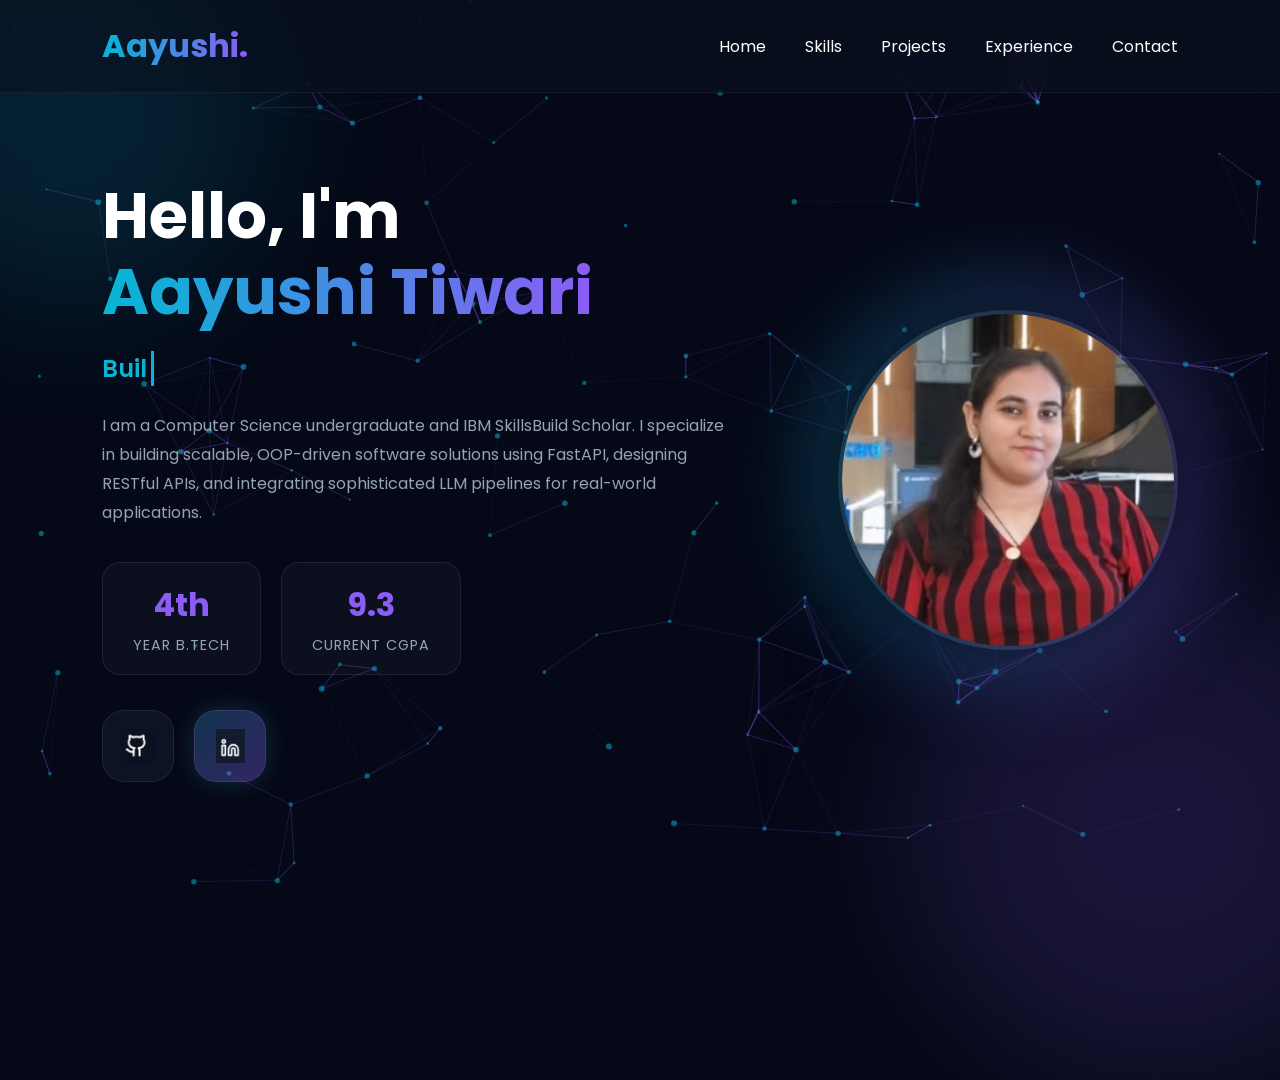
==== commit a82d633f: "integrated ui canvas and updated portfolio" ====
--- a/index.html
+++ b/index.html
@@ -203,7 +203,7 @@
     background:linear-gradient(135deg, #38bdf8, #8b5cf6);
     box-shadow: 0 0 25px rgba(139,92,246,0.35);
 }
-.social-btn:hover img{ transform:scale(1.1); filter: brightness(0) invert(1); }
+/*.social-btn:hover img{ transform:scale(1.1); filter: brightness(0) invert(1); }
 
 /* IMAGE SECTION */
 .img-box{
@@ -277,7 +277,7 @@
 
         <div class="stats-container fade-up delay-3">
             <div class="stat-badge">
-                <div class="stat-value">3rd</div>
+                <div class="stat-value">4th</div>
                 <div class="stat-label">YEAR B.TECH</div>
             </div>
             <div class="stat-badge">
@@ -304,7 +304,8 @@
 <script>
     // 1. TYPING EFFECT LOGIC
     const texts = [
-        "Software Engineer", 
+        "Building AI Agents & Scalable Backends",
+        "Generative AI",
         "Backend Architecture", 
         "Applied AI Integrations"
     ];
